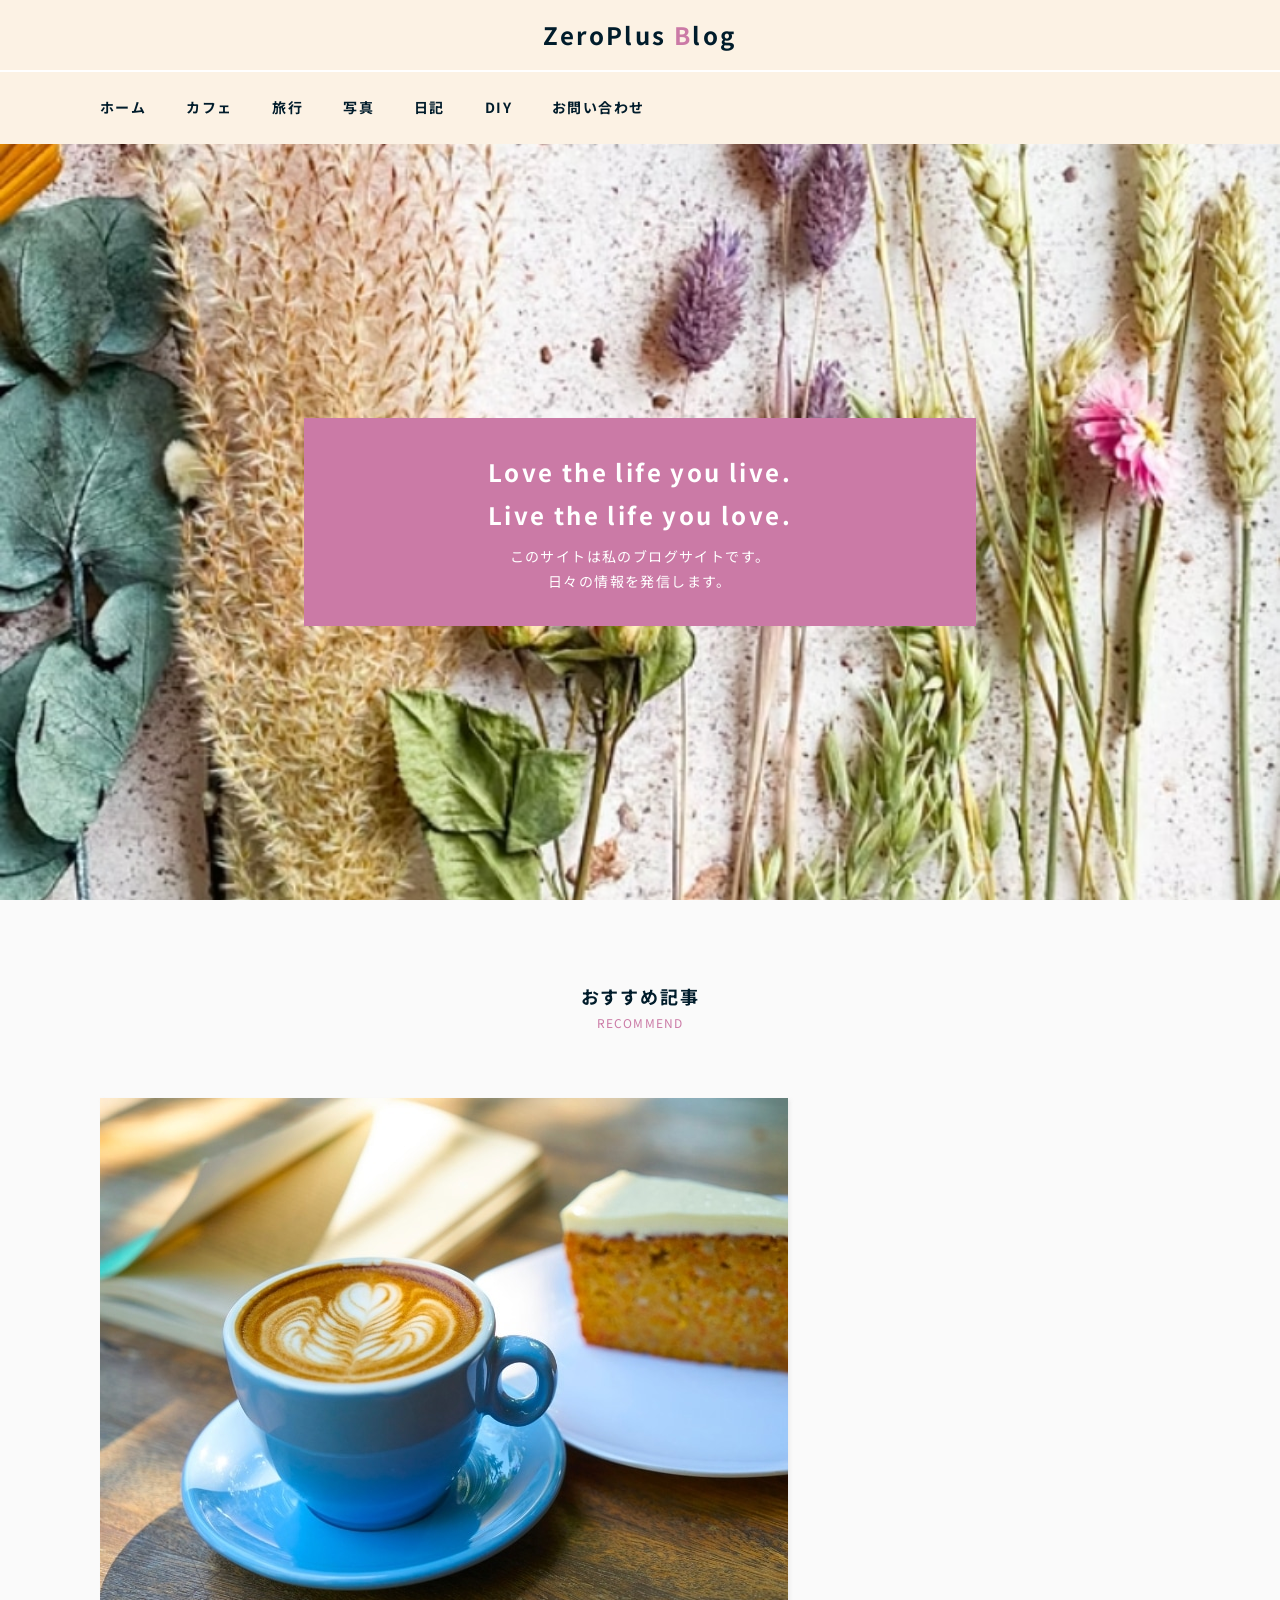
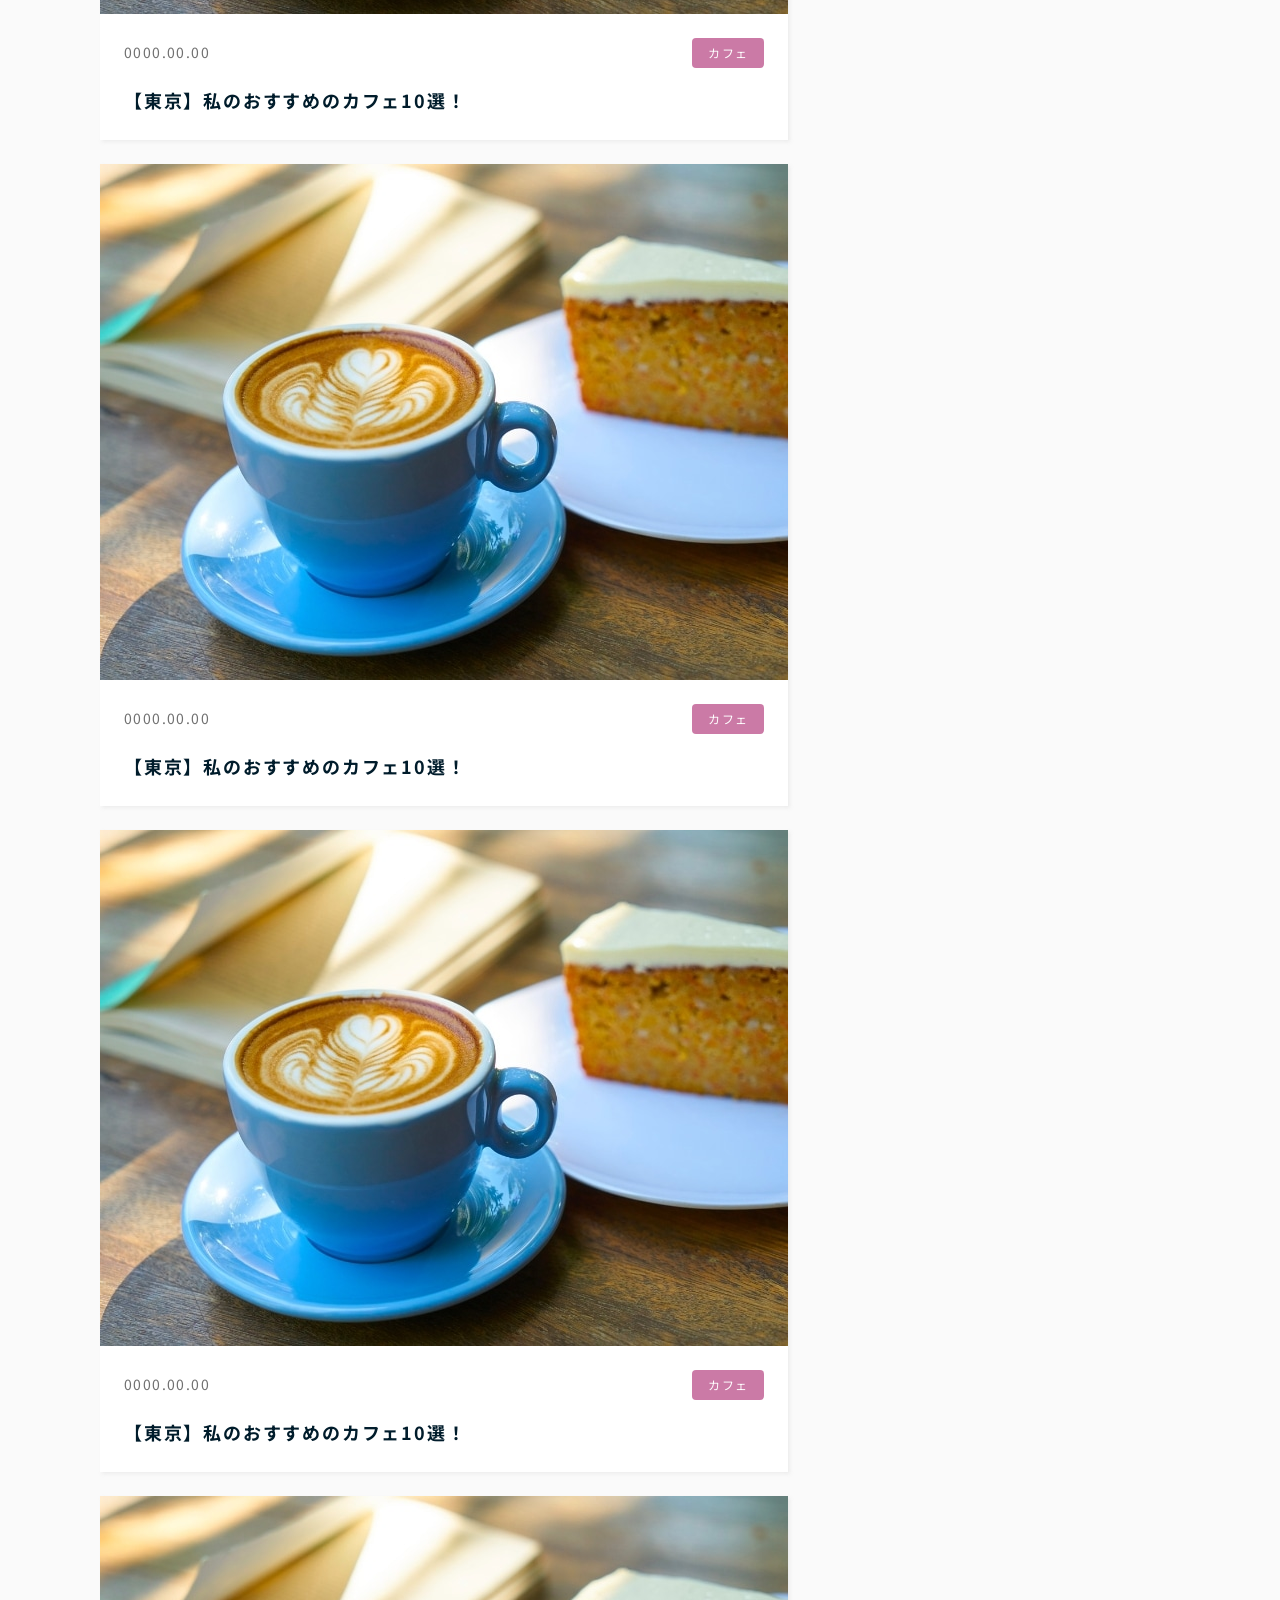
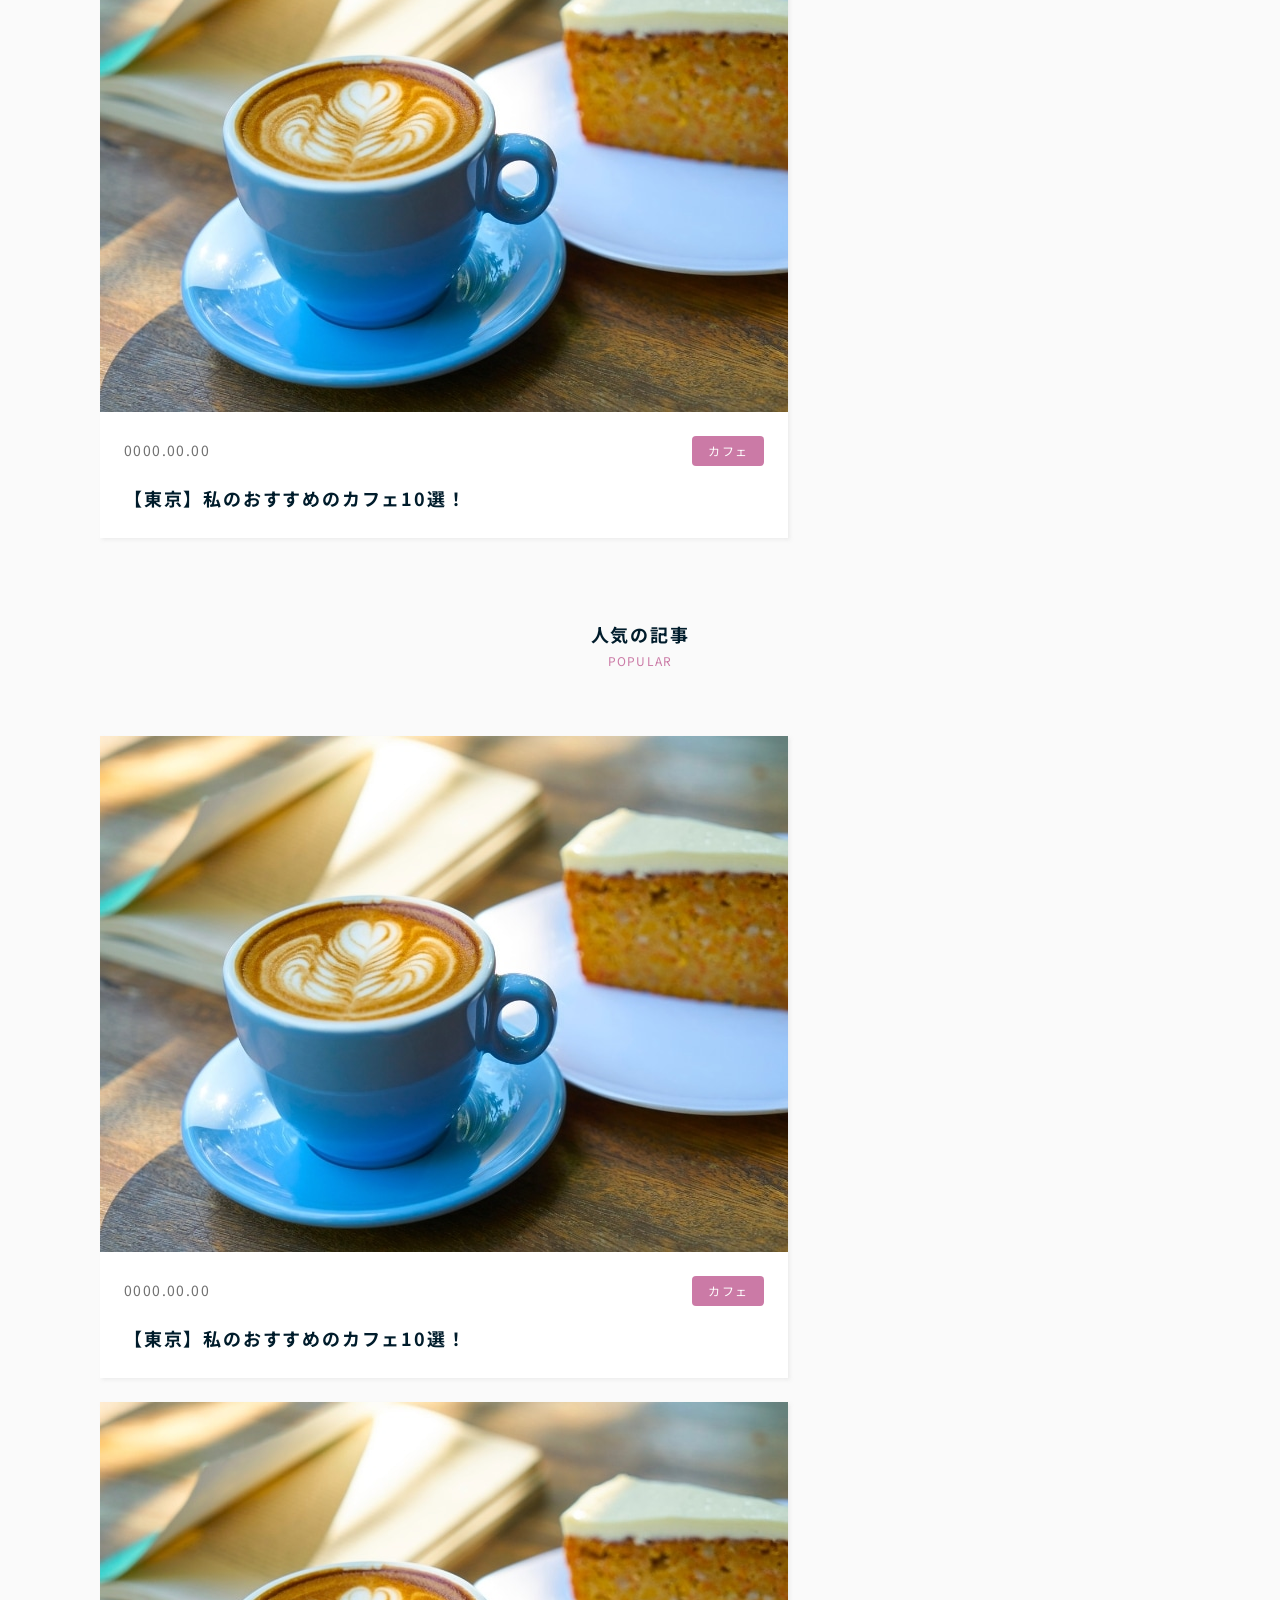
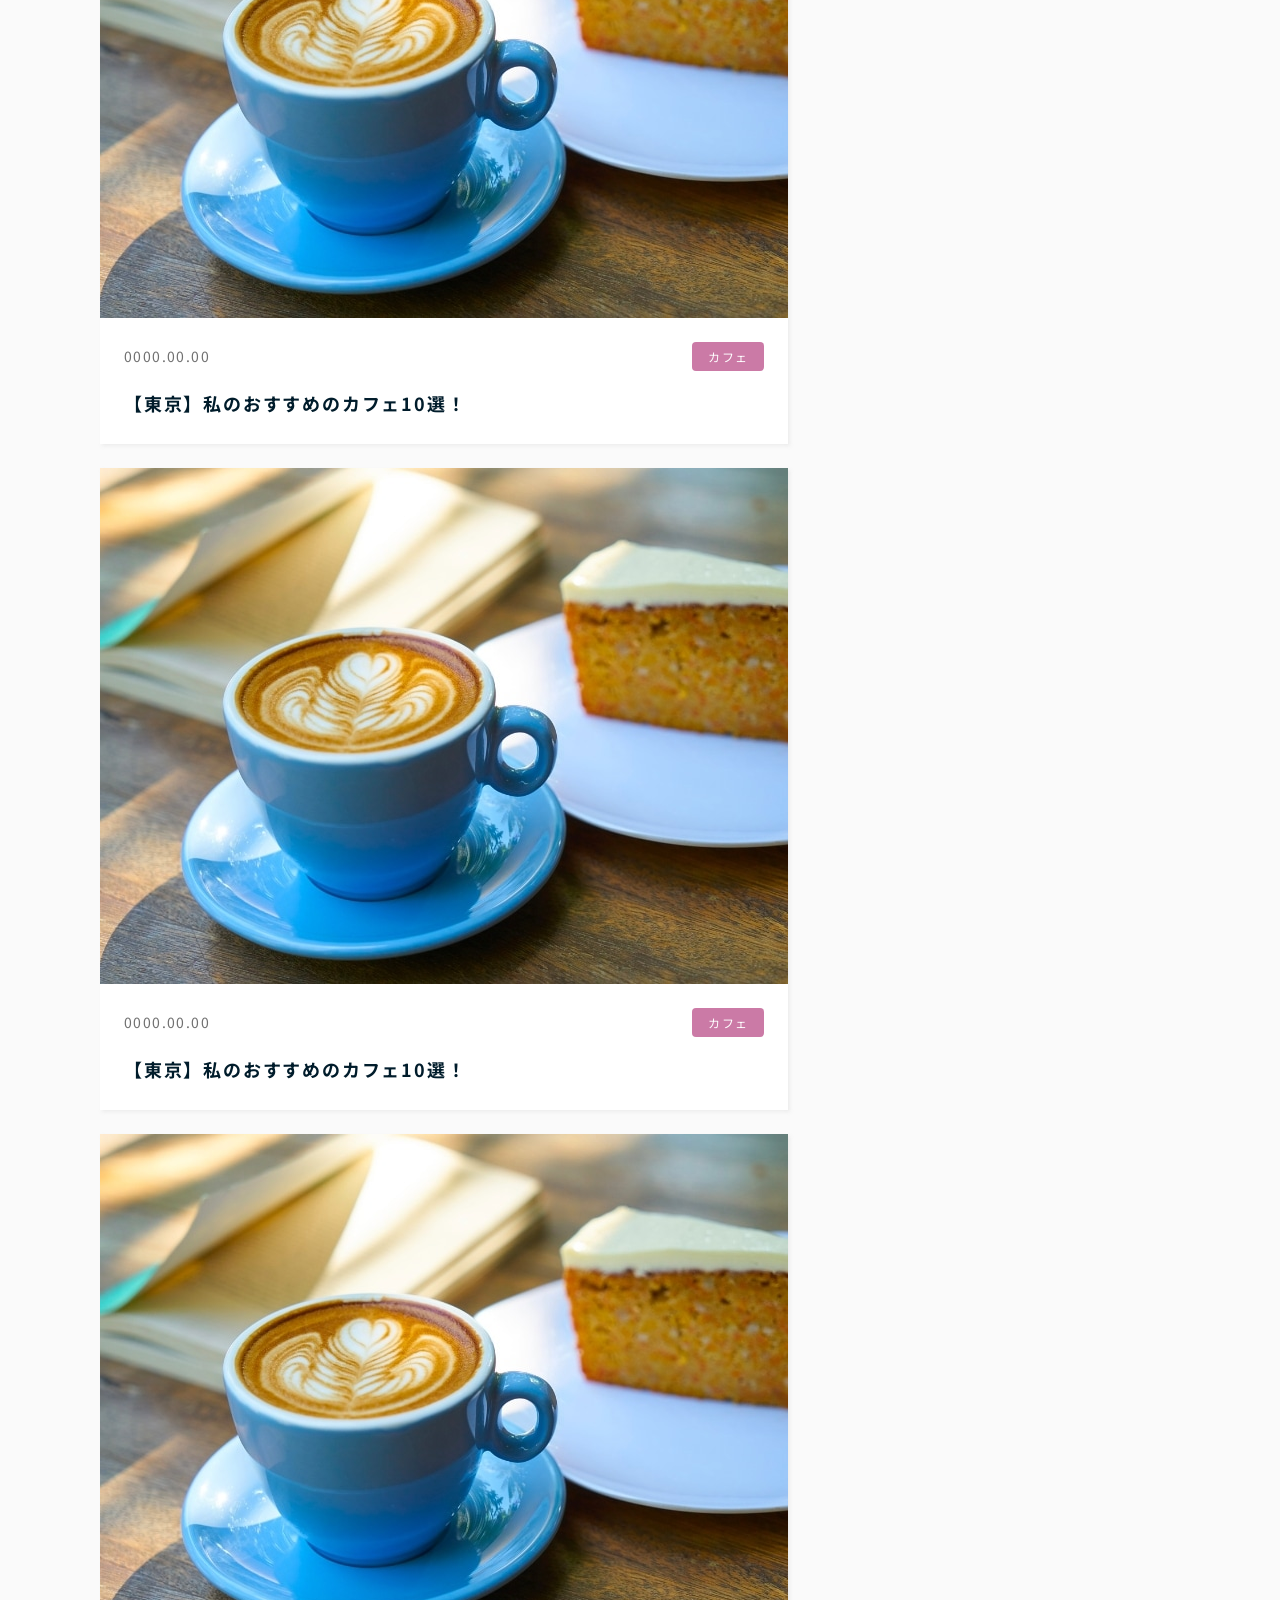
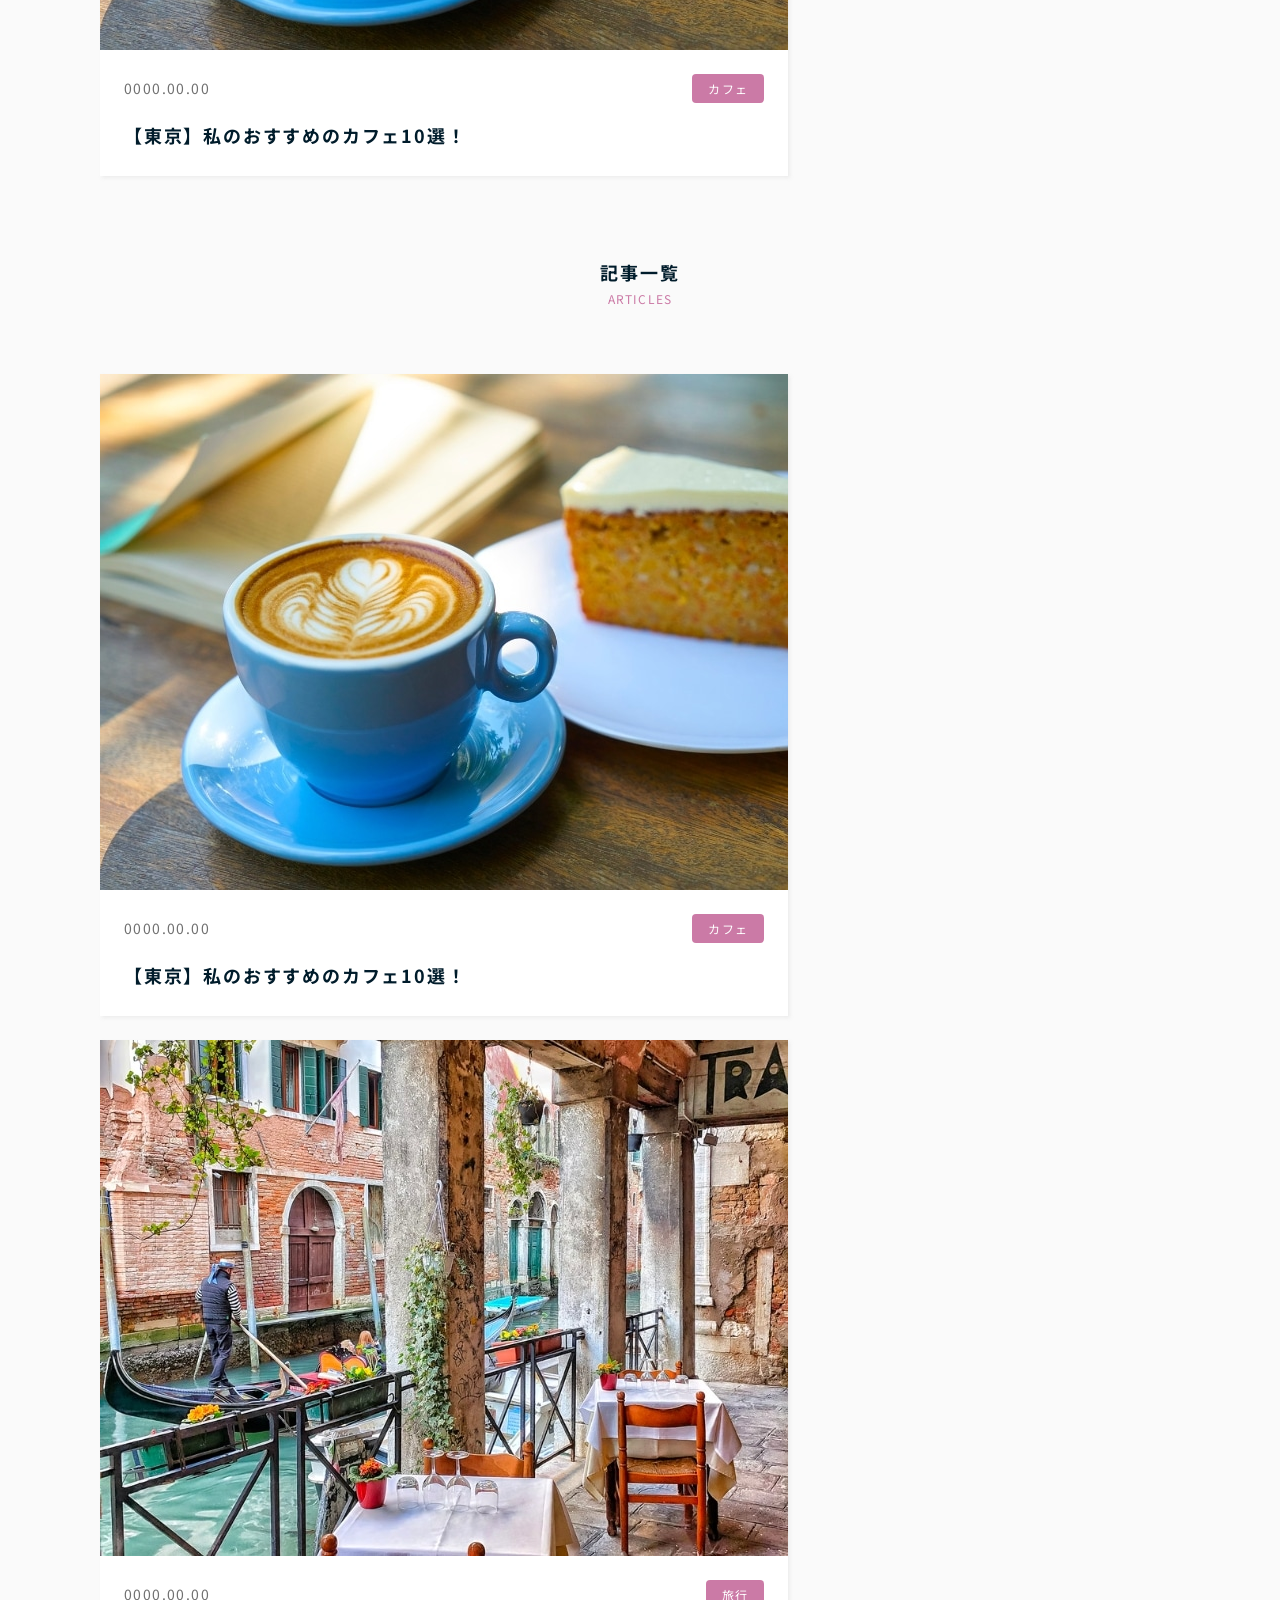
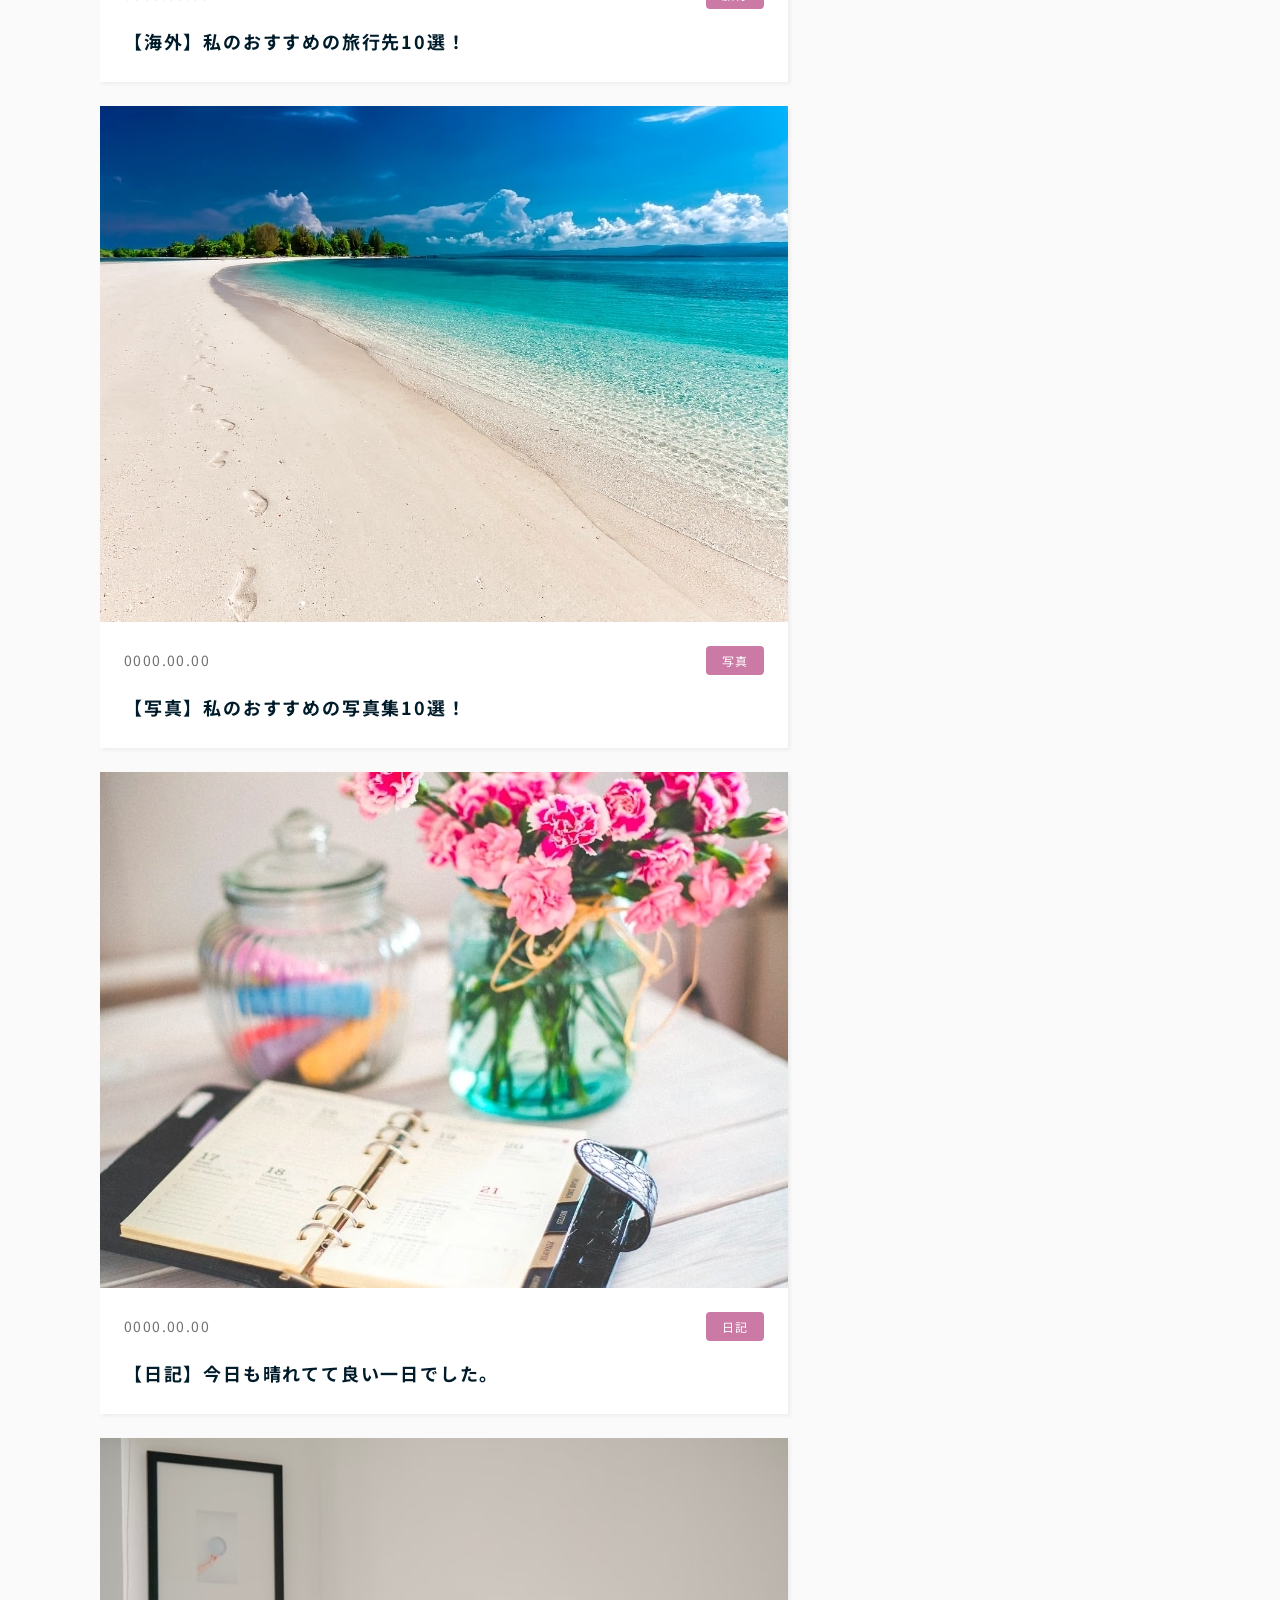
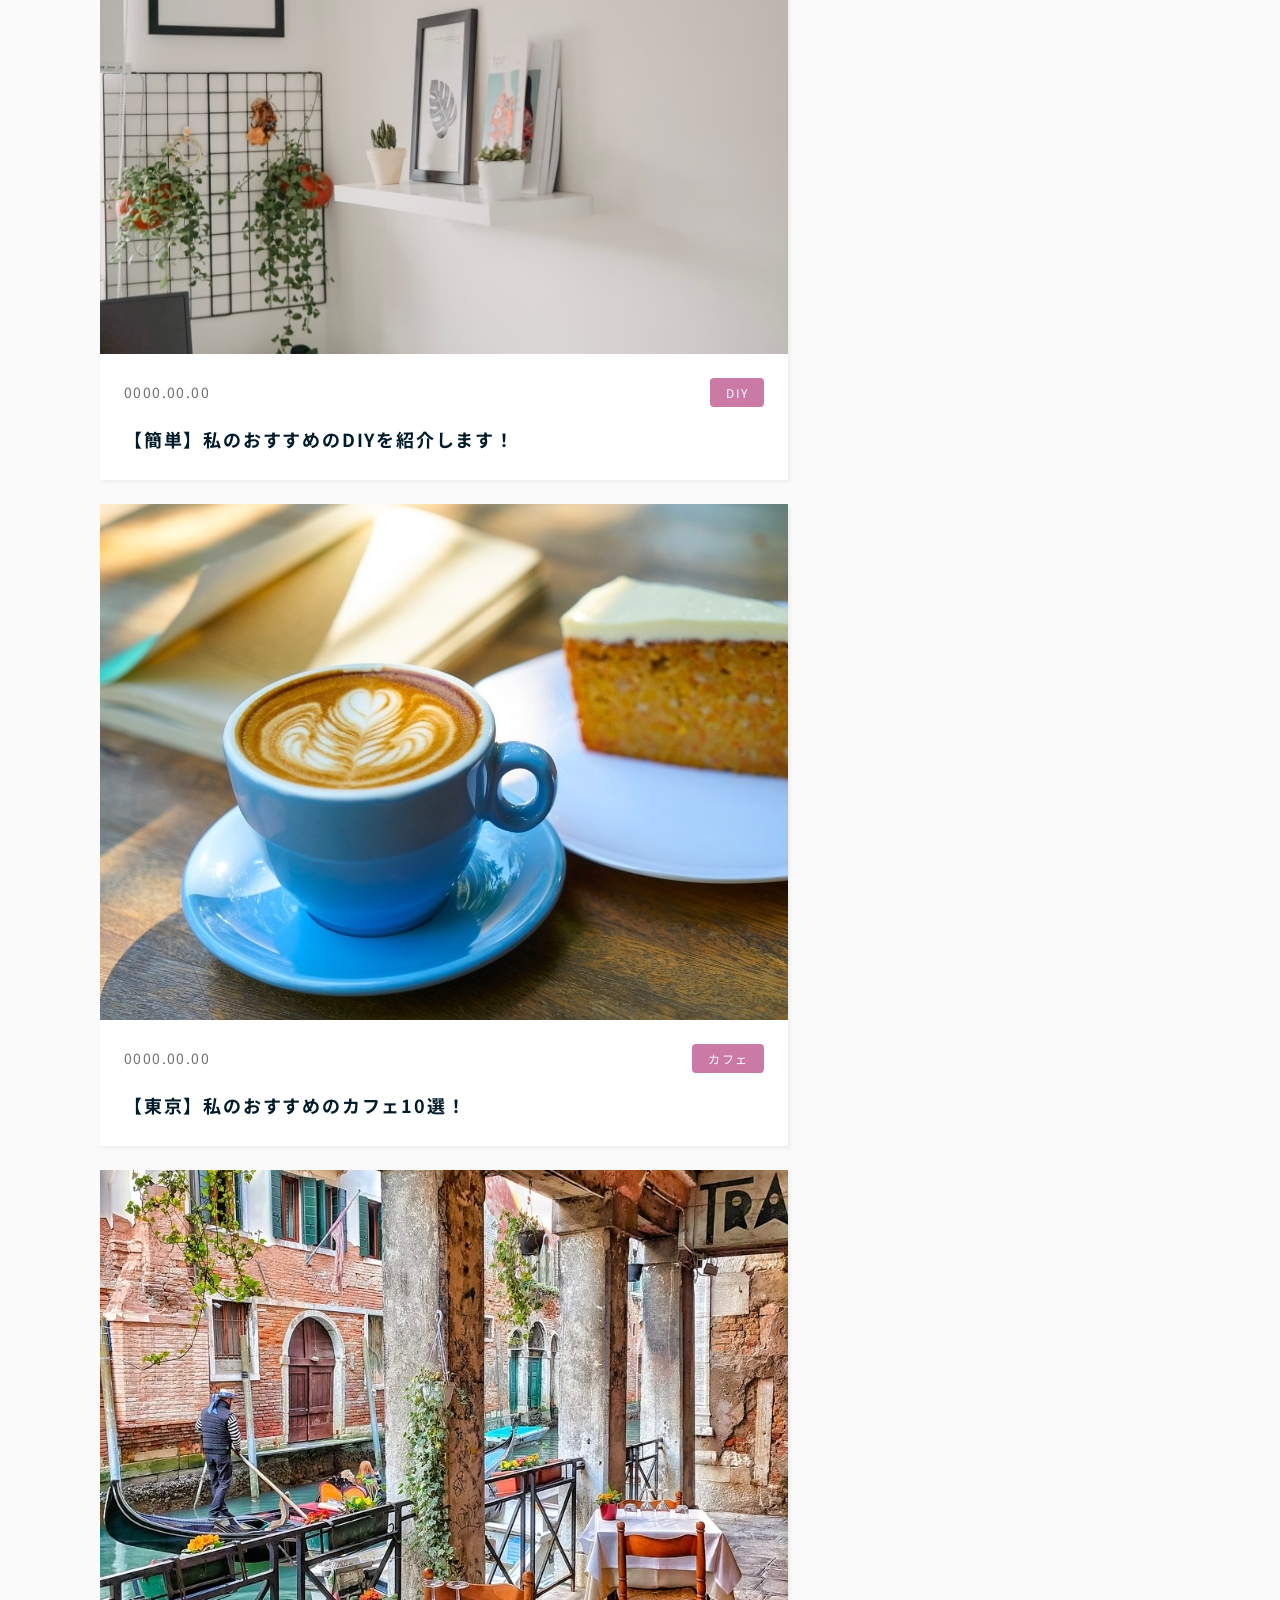
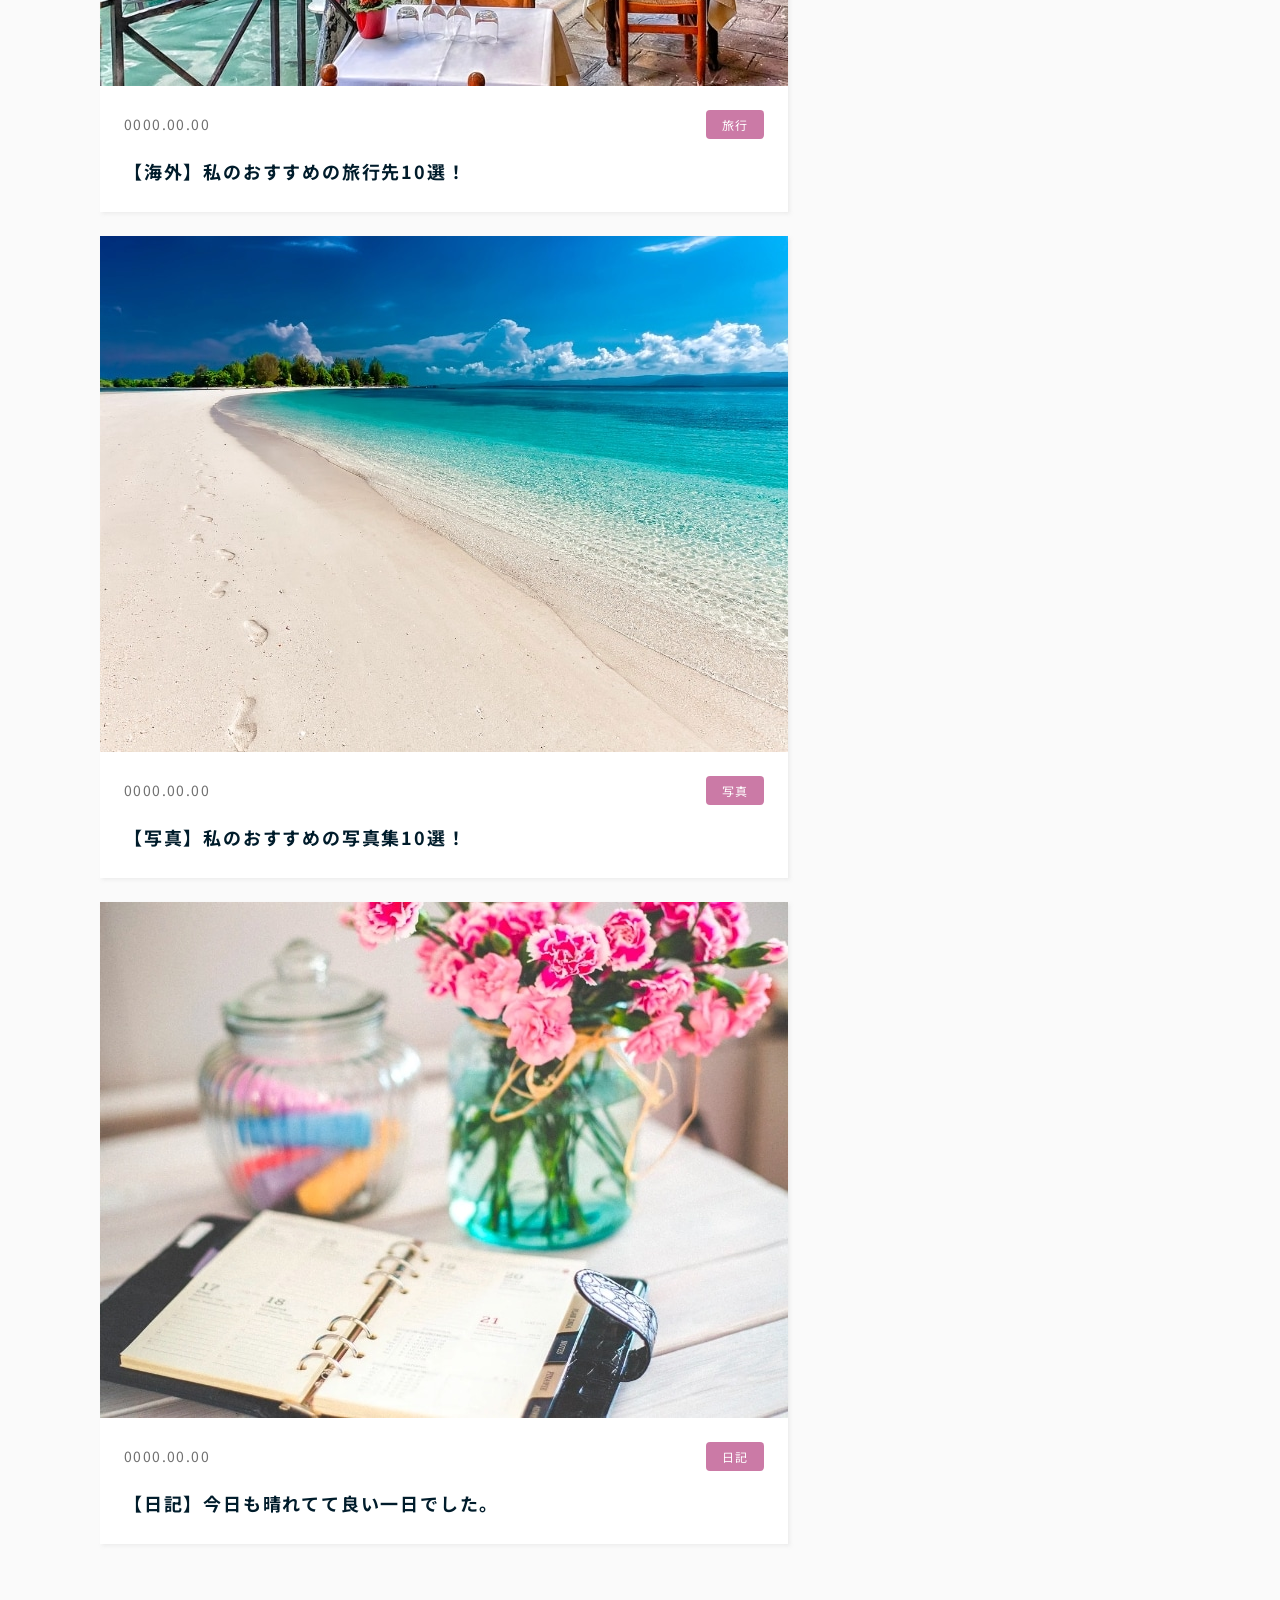
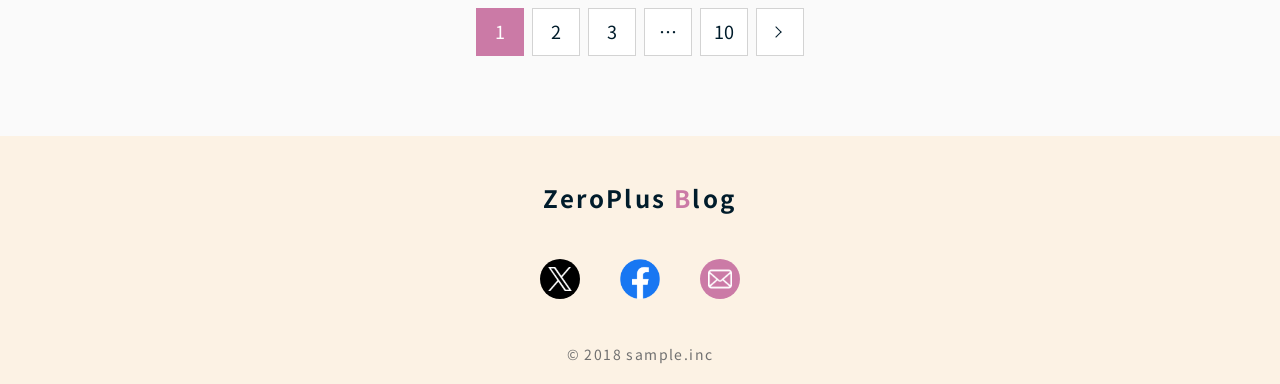
==== src/index.html @ 324e4f02 "5/5" ====
<!doctype html>
<html lang="ja">
  <head>
    <meta charset="utf-8" />
    <meta name="viewport" content="width=device-width,initial-scale=1" />
    <title>ZeroPlus Blog</title>
    <meta
      name="description"
      content="このサイトは私のブログサイトです。日々の情報を発信します。"
    />
    <meta name="format-detection" content="telephone=no" />
    <!-- google fonts -->
    <link rel="preconnect" href="https://fonts.googleapis.com" />
    <link rel="preconnect" href="https://fonts.gstatic.com" crossorigin />
    <link
      href="https://fonts.googleapis.com/css2?family=Noto+Sans+JP:wght@400;700&display=swap"
      rel="stylesheet"
    />
    <!-- css -->
    <link rel="stylesheet" href="css/reset.css" />
    <link rel="stylesheet" href="css/style.css" />
  </head>
  <body>
    <header class="header">
      <h1 class="header-logo">
        <a href="index.html" class="header-logo_link"
          >ZeroPlus<span class="header-logo_link__accent-color">&nbsp;B</span
          >log</a
        >
      </h1>
      <nav class="header-nav container">
        <ul class="header-nav_list">
          <li class="header-nav_item">
            <a href="index.html" class="header-nav_link">ホーム</a>
          </li>
          <li class="header-nav_item">
            <a href="category.html" class="header-nav_link">カフェ</a>
          </li>
          <li class="header-nav_item">
            <a href="category.html" class="header-nav_link">旅行</a>
          </li>
          <li class="header-nav_item">
            <a href="category.html" class="header-nav_link">写真</a>
          </li>
          <li class="header-nav_item">
            <a href="category.html" class="header-nav_link">日記</a>
          </li>
          <li class="header-nav_item">
            <a href="category.html" class="header-nav_link">DIY</a>
          </li>
          <li class="header-nav_item">
            <a href="#" class="header-nav_link">お問い合わせ</a>
          </li>
        </ul>
      </nav>
    </header>
    <div class="top_kv">
      <div class="top_kv_copy-wrapper">
        <p class="top_kv_copy">
          Love the life you live. <br />Live the life you love.
        </p>
        <p class="top_kv_copy-jp">
          このサイトは私のブログサイトです。<br
            class="top_kv_break"
          />日々の情報を発信します。
        </p>
      </div>
      <!-- /.top_kv_copy-wrapper -->
    </div>
    <!-- /.kv -->
    <main class="top_main">
      <section class="contents">
        <h2 class="contents-title">おすすめ記事</h2>
        <div class="posts container posts__col-4 contents-body">
          <article class="post">
            <a href="single.html" class="post_link">
              <div class="post_thumb-wrapper">
                <img
                  src="img/thumb_article.jpg"
                  alt="ラテアートが施されたカフェラテとケーキ"
                  class="post_thumb"
                  width="688"
                  height="516"
                />
              </div>
              <!-- /.post_thumb-wrapper -->
              <div class="post_txt post_txt__col-4">
                <div class="post_meta">
                  <time class="post_meta-date">0000.00.00</time>
                  <span class="post_meta-cat">カフェ</span>
                </div>
                <!-- /.post_meta -->
                <h3 class="post_title post_title__col-4">
                  【東京】私のおすすめのカフェ10選！
                </h3>
              </div>
              <!-- /.post_txt -->
            </a>
          </article>
          <article class="post">
            <a href="single.html" class="post_link">
              <div class="post_thumb-wrapper">
                <img
                  src="img/thumb_article.jpg"
                  alt="ラテアートが施されたカフェラテとケーキ"
                  class="post_thumb"
                  width="688"
                  height="516"
                />
              </div>
              <!-- /.post_thumb-wrapper -->
              <div class="post_txt post_txt__col-4">
                <div class="post_meta">
                  <time class="post_meta-date">0000.00.00</time>
                  <span class="post_meta-cat">カフェ</span>
                </div>
                <!-- /.post_meta -->
                <h3 class="post_title post_title__col-4">
                  【東京】私のおすすめのカフェ10選！
                </h3>
              </div>
              <!-- /.post_txt -->
            </a>
          </article>
          <article class="post">
            <a href="single.html" class="post_link">
              <div class="post_thumb-wrapper">
                <img
                  src="img/thumb_article.jpg"
                  alt="ラテアートが施されたカフェラテとケーキ"
                  class="post_thumb"
                  width="688"
                  height="516"
                />
              </div>
              <!-- /.post_thumb-wrapper -->
              <div class="post_txt post_txt__col-4">
                <div class="post_meta">
                  <time class="post_meta-date">0000.00.00</time>
                  <span class="post_meta-cat">カフェ</span>
                </div>
                <!-- /.post_meta -->
                <h3 class="post_title post_title__col-4">
                  【東京】私のおすすめのカフェ10選！
                </h3>
              </div>
              <!-- /.post_txt -->
            </a>
          </article>
          <article class="post">
            <a href="single.html" class="post_link">
              <div class="post_thumb-wrapper">
                <img
                  src="img/thumb_article.jpg"
                  alt="ラテアートが施されたカフェラテとケーキ"
                  class="post_thumb"
                  width="688"
                  height="516"
                />
              </div>
              <!-- /.post_thumb-wrapper -->
              <div class="post_txt post_txt__col-4">
                <div class="post_meta">
                  <time class="post_meta-date">0000.00.00</time>
                  <span class="post_meta-cat">カフェ</span>
                </div>
                <!-- /.post_meta -->
                <h3 class="post_title post_title__col-4">
                  【東京】私のおすすめのカフェ10選！
                </h3>
              </div>
              <!-- /.post_txt -->
            </a>
          </article>
        </div>
        <!-- /.posts -->
      </section>
      <section class="contents">
        <h2 class="contents-title popular">人気の記事</h2>
        <div class="posts container posts__col-4 contents-body">
          <article class="post">
            <a href="single.html" class="post_link">
              <div class="post_thumb-wrapper">
                <img
                  src="img/thumb_article.jpg"
                  alt="ラテアートが施されたカフェラテとケーキ"
                  class="post_thumb"
                  width="688"
                  height="516"
                />
              </div>
              <!-- /.post_thumb-wrapper -->
              <div class="post_txt post_txt__col-4">
                <div class="post_meta">
                  <time class="post_meta-date">0000.00.00</time>
                  <span class="post_meta-cat">カフェ</span>
                </div>
                <!-- /.post_meta -->
                <h3 class="post_title post_title__col-4">
                  【東京】私のおすすめのカフェ10選！
                </h3>
              </div>
              <!-- /.post_txt -->
            </a>
          </article>
          <article class="post">
            <a href="single.html" class="post_link">
              <div class="post_thumb-wrapper">
                <img
                  src="img/thumb_article.jpg"
                  alt="ラテアートが施されたカフェラテとケーキ"
                  class="post_thumb"
                  width="688"
                  height="516"
                />
              </div>
              <!-- /.post_thumb-wrapper -->
              <div class="post_txt post_txt__col-4">
                <div class="post_meta">
                  <time class="post_meta-date">0000.00.00</time>
                  <span class="post_meta-cat">カフェ</span>
                </div>
                <!-- /.post_meta -->
                <h3 class="post_title post_title__col-4">
                  【東京】私のおすすめのカフェ10選！
                </h3>
              </div>
              <!-- /.post_txt -->
            </a>
          </article>
          <article class="post">
            <a href="single.html" class="post_link">
              <div class="post_thumb-wrapper">
                <img
                  src="img/thumb_article.jpg"
                  alt="ラテアートが施されたカフェラテとケーキ"
                  class="post_thumb"
                  width="688"
                  height="516"
                />
              </div>
              <!-- /.post_thumb-wrapper -->
              <div class="post_txt post_txt__col-4">
                <div class="post_meta">
                  <time class="post_meta-date">0000.00.00</time>
                  <span class="post_meta-cat">カフェ</span>
                </div>
                <!-- /.post_meta -->
                <h3 class="post_title post_title__col-4">
                  【東京】私のおすすめのカフェ10選！
                </h3>
              </div>
              <!-- /.post_txt -->
            </a>
          </article>
          <article class="post">
            <a href="single.html" class="post_link">
              <div class="post_thumb-wrapper">
                <img
                  src="img/thumb_article.jpg"
                  alt="ラテアートが施されたカフェラテとケーキ"
                  class="post_thumb"
                  width="688"
                  height="516"
                />
              </div>
              <!-- /.post_thumb-wrapper -->
              <div class="post_txt post_txt__col-4">
                <div class="post_meta">
                  <time class="post_meta-date">0000.00.00</time>
                  <span class="post_meta-cat">カフェ</span>
                </div>
                <!-- /.post_meta -->
                <h3 class="post_title post_title__col-4">
                  【東京】私のおすすめのカフェ10選！
                </h3>
              </div>
              <!-- /.post_txt -->
            </a>
          </article>
        </div>
        <!-- /.posts -->
      </section>
      <section class="contents">
        <h2 class="contents-title articles">記事一覧</h2>
        <div class="posts container posts__col-3 contents-body">
          <article class="post">
            <a href="single.html" class="post_link">
              <div class="post_thumb-wrapper">
                <img
                  src="img/thumb_article.jpg"
                  alt="ラテアートが施されたカフェラテとケーキ"
                  class="post_thumb"
                  width="688"
                  height="516"
                />
              </div>
              <!-- /.post_thumb-wrapper -->
              <div class="post_txt post_txt__col-3">
                <div class="post_meta">
                  <time class="post_meta-date">0000.00.00</time>
                  <span class="post_meta-cat">カフェ</span>
                </div>
                <!-- /.post_meta -->
                <h3 class="post_title post_title__col-3">
                  【東京】私のおすすめのカフェ10選！
                </h3>
              </div>
              <!-- /.post_txt -->
            </a>
          </article>
          <article class="post">
            <a href="single.html" class="post_link">
              <div class="post_thumb-wrapper">
                <img
                  src="img/thumb_article02.jpg"
                  alt="運河沿いのレストランから見えるゴンドラと古い建物の景色"
                  class="post_thumb"
                  width="688"
                  height="516"
                />
              </div>
              <!-- /.post_thumb-wrapper -->
              <div class="post_txt post_txt__col-3">
                <div class="post_meta">
                  <time class="post_meta-date">0000.00.00</time>
                  <span class="post_meta-cat">旅行</span>
                </div>
                <!-- /.post_meta -->
                <h3 class="post_title post_title__col-3">
                  【海外】私のおすすめの旅行先10選！
                </h3>
              </div>
              <!-- /.post_txt -->
            </a>
          </article>
          <article class="post">
            <a href="single.html" class="post_link">
              <div class="post_thumb-wrapper">
                <img
                  src="img/thumb_article03.jpg"
                  alt="青い海と白い砂浜に残された足跡"
                  class="post_thumb"
                  width="688"
                  height="516"
                />
              </div>
              <!-- /.post_thumb-wrapper -->
              <div class="post_txt post_txt__col-3">
                <div class="post_meta">
                  <time class="post_meta-date">0000.00.00</time>
                  <span class="post_meta-cat">写真</span>
                </div>
                <!-- /.post_meta -->
                <h3 class="post_title post_title__col-3">
                  【写真】私のおすすめの写真集10選！
                </h3>
              </div>
              <!-- /.post_txt -->
            </a>
          </article>
          <article class="post">
            <a href="single.html" class="post_link">
              <div class="post_thumb-wrapper">
                <img
                  src="img/thumb_article04.jpg"
                  alt="開かれた手帳と花瓶に生けられたピンクの花"
                  class="post_thumb"
                  width="688"
                  height="516"
                />
              </div>
              <!-- /.post_thumb-wrapper -->
              <div class="post_txt post_txt__col-3">
                <div class="post_meta">
                  <time class="post_meta-date">0000.00.00</time>
                  <span class="post_meta-cat">日記</span>
                </div>
                <!-- /.post_meta -->
                <h3 class="post_title post_title__col-3">
                  【日記】今日も晴れてて良い一日でした。
                </h3>
              </div>
              <!-- /.post_txt -->
            </a>
          </article>
          <article class="post">
            <a href="single.html" class="post_link">
              <div class="post_thumb-wrapper">
                <img
                  src="img/thumb_article05.jpg"
                  alt="白い壁に設置されたシェルフと小さな観葉植物"
                  class="post_thumb"
                  width="688"
                  height="516"
                />
              </div>
              <!-- /.post_thumb-wrapper -->
              <div class="post_txt post_txt__col-3">
                <div class="post_meta">
                  <time class="post_meta-date">0000.00.00</time>
                  <span class="post_meta-cat">DIY</span>
                </div>
                <!-- /.post_meta -->
                <h3 class="post_title post_title__col-3">
                  【簡単】私のおすすめのDIYを紹介します！
                </h3>
              </div>
              <!-- /.post_txt -->
            </a>
          </article>
          <article class="post">
            <a href="single.html" class="post_link">
              <div class="post_thumb-wrapper">
                <img
                  src="img/thumb_article.jpg"
                  alt="ラテアートが施されたカフェラテとケーキ"
                  class="post_thumb"
                  width="688"
                  height="516"
                />
              </div>
              <!-- /.post_thumb-wrapper -->
              <div class="post_txt post_txt__col-3">
                <div class="post_meta">
                  <time class="post_meta-date">0000.00.00</time>
                  <span class="post_meta-cat">カフェ</span>
                </div>
                <!-- /.post_meta -->
                <h3 class="post_title post_title__col-3">
                  【東京】私のおすすめのカフェ10選！
                </h3>
              </div>
              <!-- /.post_txt -->
            </a>
          </article>
          <article class="post">
            <a href="single.html" class="post_link">
              <div class="post_thumb-wrapper">
                <img
                  src="img/thumb_article02.jpg"
                  alt="運河沿いのレストランから見えるゴンドラと古い建物の景色"
                  class="post_thumb"
                  width="688"
                  height="516"
                />
              </div>
              <!-- /.post_thumb-wrapper -->
              <div class="post_txt post_txt__col-3">
                <div class="post_meta">
                  <time class="post_meta-date">0000.00.00</time>
                  <span class="post_meta-cat">旅行</span>
                </div>
                <!-- /.post_meta -->
                <h3 class="post_title post_title__col-3">
                  【海外】私のおすすめの旅行先10選！
                </h3>
              </div>
              <!-- /.post_txt -->
            </a>
          </article>
          <article class="post">
            <a href="single.html" class="post_link">
              <div class="post_thumb-wrapper">
                <img
                  src="img/thumb_article03.jpg"
                  alt="青い海と白い砂浜に残された足跡"
                  class="post_thumb"
                  width="688"
                  height="516"
                />
              </div>
              <!-- /.post_thumb-wrapper -->
              <div class="post_txt post_txt__col-3">
                <div class="post_meta">
                  <time class="post_meta-date">0000.00.00</time>
                  <span class="post_meta-cat">写真</span>
                </div>
                <!-- /.post_meta -->
                <h3 class="post_title post_title__col-3">
                  【写真】私のおすすめの写真集10選！
                </h3>
              </div>
              <!-- /.post_txt -->
            </a>
          </article>
          <article class="post">
            <a href="single.html" class="post_link">
              <div class="post_thumb-wrapper">
                <img
                  src="img/thumb_article04.jpg"
                  alt="開かれた手帳と花瓶に生けられたピンクの花"
                  class="post_thumb"
                  width="688"
                  height="516"
                />
              </div>
              <!-- /.post_thumb-wrapper -->
              <div class="post_txt post_txt__col-3">
                <div class="post_meta">
                  <time class="post_meta-date">0000.00.00</time>
                  <span class="post_meta-cat">日記</span>
                </div>
                <!-- /.post_meta -->
                <h3 class="post_title post_title__col-3">
                  【日記】今日も晴れてて良い一日でした。
                </h3>
              </div>
              <!-- /.post_txt -->
            </a>
          </article>
        </div>
        <!-- /.posts -->
        <!-- /.pagination -->
      </section>
      <div class="pagination">
        <span class="pagination_numbers pagination_numbers__current">1</span>
        <a href="#" class="pagination_numbers">2</a>
        <a href="#" class="pagination_numbers">3</a>
        <span class="pagination_numbers">…</span>
        <a href="#" class="pagination_numbers">10</a>
        <a href="#" class="pagination_numbers pagination_numbers__next"></a>
      </div>
    </main>
    <footer class="footer">
      <p class="footer-logo">
        <a href="index.html" class="footer-logo_link"
          >ZeroPlus<span class="footer-logo_link__accent-color">&nbsp;B</span
          >log</a
        >
      </p>
      <div class="footer-sns">
        <a href="#" class="footer-sns_item">
          <img
            src="img/icon_x.svg"
            alt="X"
            width="40"
            height="40"
            class="footer-sns_icon"
          />
        </a>
        <a href="#" class="footer-sns_item">
          <img
            src="img/icon_facebook.svg"
            alt="Facebook"
            width="40"
            height="40"
            class="footer-sns_icon"
          />
        </a>
        <a href="#" class="footer-sns_item">
          <img
            src="img/icon_email.svg"
            alt="Eメール"
            width="40"
            height="40"
            class="footer-sns_icon"
          />
        </a>
      </div>
      <!-- /.footer-sns -->

      <p class="footer-copyright">
        <small class="footer-copyright_txt">&copy; 2018 sample.inc</small>
      </p>
    </footer>
  </body>
</html>
---- src/css/style.css ----
@charset "UTF-8";
/* ---------- base ---------- */
body {
  color: #001c2b;
  font-family: 'Noto Sans JP', sans-serif;
  font-size: 16px;
  line-height: 1.8;
  background: #fafafa;
}

/* ---------- layout ---------- */
.container {
  padding: 0 16px;
  max-width: 1112px;
  margin-left: auto;
  margin-right: auto;
}

.contents:not(:first-child) {
  margin-top: 80px;
}

.contents-body {
  margin-top: 64px;
}

/* ---------- header ---------- */

.header {
  background: #fcf2e4;
  position: sticky;
  top: 0;
  left: 0;
  z-index: 100;
}

.header-logo {
  font-size: 24px;
  font-weight: bold;
  letter-spacing: 0.1em;
  height: 72px;
  /* 下記のflexはクリックされる箇所を限定的にするために記述している */
  display: flex;
  align-items: center;
  justify-content: center;
  border-bottom: 2px solid #ffffff;
}

.header-logo_link {
  height: 100%;
  display: flex;
  align-items: center;
  justify-content: center;
}

.header-logo_link__accent-color {
  color: #cb7aa6;
}

.header-nav {
  padding: 0 16px;
}

.header-nav_list {
  height: 72px;
  display: flex;
  overflow: scroll;
  scrollbar-width: none;
}

.header-nav_list::-webkit-scrollbar {
  display: none;
}

.header-nav_item {
  font-size: 14px;
  font-weight: bold;
  letter-spacing: 0.1em;
  white-space: nowrap;
}

.header-nav_item:not(:first-child) {
  margin-left: 40px;
}

.header-nav_link {
  height: 100%;
  display: flex;
  align-items: center;
}

/* ---------- top ---------- */

.top_kv {
  /* 下記のkvのheightは、calc関数を使ってヘッダー自体の高さを引いて計算している。
  こうすることで、どのデバイス(デバイス毎に一画面の高さが違う)で閲覧しても同じレイアウトが再現できる */
  height: calc(100vh - 144px);
  display: flex;
  align-items: center;
  justify-content: center;
  background: url('../img/img_kv_sm.jpg') center/cover;
  padding: 0 16px;
}

.top_kv_copy-wrapper {
  width: 100%;
  max-width: 672px;
  padding: 32px 8px;
  text-align: center;
  background: #cb7aa6;
}

.top_kv_copy {
  color: #ffffff;
  font-size: 24px;
  font-weight: bold;
  letter-spacing: 0.1em;
}

.top_kv_copy-jp {
  color: #ffffff;
  font-size: 14px;
  text-align: center;
  letter-spacing: 0.1em;
  margin-top: 8px;
}

.top_main {
  padding: 80px 0;
}

.contents-title {
  color: #001c2b;
  font-size: 18px;
  font-weight: bold;
  letter-spacing: 0.1em;
  text-align: center;
  position: relative;
}

.contents-title::after {
  content: 'RECOMMEND';
  display: block;
  /* 上記のdisplay: block;は要素の高さを保持し、装飾要素をposition配置ではなくブロックで表示しています。 */
  /* positionは高さがなくなるので配置が複雑になります。これについてはL6-L7で詳しく解説します。 */
  color: #cb7aa6;
  font-size: 12px;
  font-weight: normal;
  letter-spacing: 0.1em;
}

.contents-title.popular::after {
  content: 'POPULAR';
}

.contents-title.articles::after {
  content: 'ARTICLES';
}

.post {
  background: #ffffff;
  box-shadow: 2px 2px 4px rgba(170, 170, 170, 0.16);
}

.post_txt {
  padding: 24px;
}

.post_meta {
  display: flex;
  justify-content: space-between;
  align-items: center;
}

.post_meta-date {
  color: #707070;
  font-size: 14px;
  letter-spacing: 0.1em;
}

.post_meta-cat {
  color: #ffffff;
  font-size: 12px;
  letter-spacing: 0.1em;
  padding: 4px 16px;
  background: #cb7aa6;
  border-radius: 4px;
}

.post_title {
  font-size: 18px;
  font-weight: bold;
  letter-spacing: 0.1em;
  margin-top: 16px;
}

.posts {
  display: flex;
  flex-wrap: wrap;
}

.posts__col-4 {
  gap: 24px;
}

.posts__col-3 {
  gap: 24px;
}

.pagination {
  display: flex;
  align-items: center;
  justify-content: center;
  margin-top: 64px;
  gap: 8px;
}

.pagination_numbers {
  font-size: 18px;
  width: 48px;
  height: 48px;
  display: flex;
  align-items: center;
  justify-content: center;
  border: 1px solid #d3d3d3;
  background: #ffffff;
}

.pagination_numbers__current {
  color: #ffffff;
  border-color: #cb7aa6;
  background: #cb7aa6;
}

.pagination_numbers__next {
  position: relative;
}

.pagination_numbers__next::before {
  content: '';
  width: 8px;
  height: 8px;
  border-top: 1px solid #001c2b;
  border-right: 1px solid #001c2b;
  position: absolute;
  top: 50%;
  left: 32%;
  transform: translateY(-50%) rotate(45deg);
  z-index: 1;
}

/* ---------- category ---------- */

.cat_header_title {
  font-size: 18px;
  font-weight: bold;
  letter-spacing: 0.1em;
  text-align: center;
}

.cat_header_title:before {
  content: 'CATEGORY';
  display: block;
  color: #cb7aa6;
  font-size: 12px;
  font-weight: normal;
  letter-spacing: 0.1em;
}

.cat_main {
  padding: 80px 0;
}

.cat_main_contents {
  margin-top: 64px;
}

/* ---------- single ---------- */

.single_contents {
  margin-top: 80px;
  margin-bottom: 80px;
}

.single_main_title {
  font-size: 24px;
  font-weight: bold;
  letter-spacing: 0.1em;
}

.single_main_meta {
  display: flex;
  justify-content: space-between;
  align-items: center;
  margin-top: 16px;
}

.single_main_meta-date {
  color: #707070;
  font-size: 14px;
  letter-spacing: 0.1em;
}

.single_main_meta-cat {
  color: #ffffff;
  font-size: 12px;
  letter-spacing: 0.1em;
  padding: 4px 16px;
  background: #cb7aa6;
  border-radius: 4px;
  margin-left: 32px;
}

.single_main_thumb-wrapper {
  margin-top: 16px;
}

.single_main_contents h2 {
  font-size: 20px;
  font-weight: bold;
  letter-spacing: 0.1em;
  padding: 16px 24px;
  margin-top: 80px;
  background: #fcf2e4;
  box-shadow: 2px 2px 4px rgba(170, 170, 170, 0.16);
}

.single_main_contents h3 {
  font-size: 18px;
  font-weight: bold;
  letter-spacing: 0.1em;
  padding-bottom: 6px;
  margin-top: 40px;
  border-bottom: 2px solid #001c2b;
}

.single_main_contents p {
  margin-top: 40px;
  line-height: 2;
  letter-spacing: 0.1em;
}

.single_main_btn-wrapper {
  text-align: center;
  margin-top: 80px;
}

.single_main_btn {
  color: #ffffff;
  font-size: 16px;
  font-weight: bold;
  letter-spacing: 0.1em;
  display: inline-block;
  padding: 16px 32px;
  background: #cb7aa6;
}

.single_sidebar {
  margin-top: 120px;
}

.single_sidebar_boxes {
  display: flex;
  flex-wrap: wrap;
  justify-content: space-between;
  gap: 40px 0;
}

.single_sidebar_bnr-wrapper {
  margin-top: 40px;
}

.single_sidebar-box {
  width: 100%;
}

.single_sidebar-box_head {
  background: #fcf2e4;
}

.single_sidebar-box_head-txt {
  font-size: 18px;
  font-weight: bold;
  letter-spacing: 0.1em;
  padding: 16px 24px;
}

.single_sidebar-box_contents {
  margin-top: 16px;
}

.single_sidebar-cat {
  background: #ffffff;
  box-shadow: 2px 2px 4px rgba(170, 170, 170, 0.16);
}

.single_sidebar-cat_item {
  display: flex;
  justify-content: space-between;
  align-items: center;
  padding: 16px 24px;
  position: relative;
}

.single_sidebar-cat_link::before {
  content: '';
  width: 4px;
  height: 24px;
  border-radius: 4px;
  background: #cb7aa6;
  position: absolute;
  top: 50%;
  left: 12px;
  transform: translateY(-50%);
}

.single_sidebar-cat_link {
  font-size: 16px;
  letter-spacing: 0.1em;
}

.single_sidebar-cat_count {
  color: #ffffff;
  font-size: 12px;
  padding: 2px 8px;
  background: #cb7aa6;
  border-radius: 4px;
}

.single_sidebar-recommend_item {
  background: #ffffff;
  box-shadow: 2px 2px 4px rgba(170, 170, 170, 0.16);
}

.single_sidebar-recommend_item:not(:first-child) {
  margin-top: 16px;
}

.single_sidebar-recommend_link {
  display: flex;
  align-items: center;
}

.single_sidebar-recommend_thumb-wrapper {
  width: 120px;
  flex-shrink: 0;
}

.single_sidebar-recommend_title {
  font-size: 12px;
  letter-spacing: 0.1em;
  padding: 8px 16px;
}

/* ---------- footer ---------- */

.footer {
  padding: 40px 0 16px;
  background: #fcf2e4;
}

.footer-logo {
  font-size: 24px;
  font-weight: bold;
  letter-spacing: 0.1em;
  text-align: center;
}

.footer-logo_link__accent-color {
  color: #cb7aa6;
}

.footer-sns {
  margin: 40px auto 0;
  display: flex;
  gap: 40px;
  justify-content: center;
}

.footer-sns_item {
  width: 40px;
  height: 40px;
}

.footer-copyright {
  color: #707070;
  text-align: center;
  margin-top: 40px;
}

.footer-copyright_txt {
  font-size: 14px;
  letter-spacing: 0.1em;
}
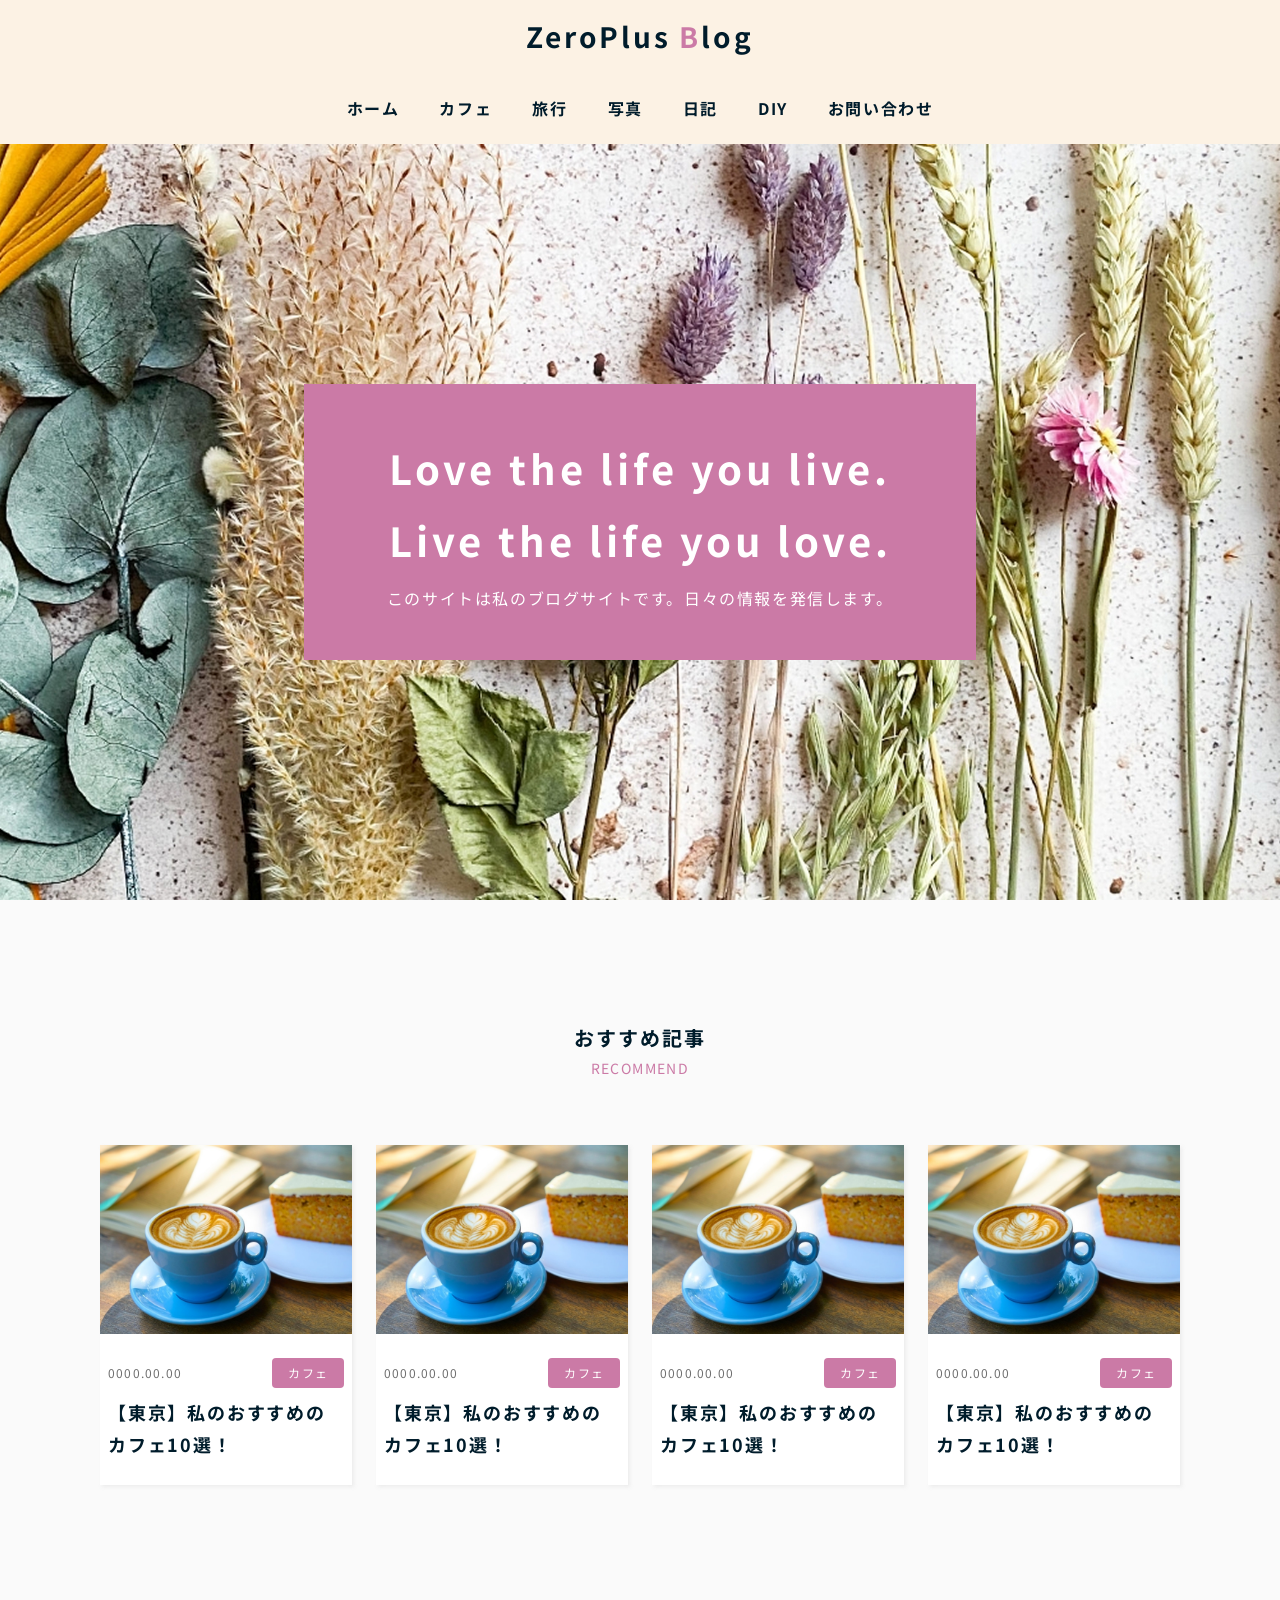
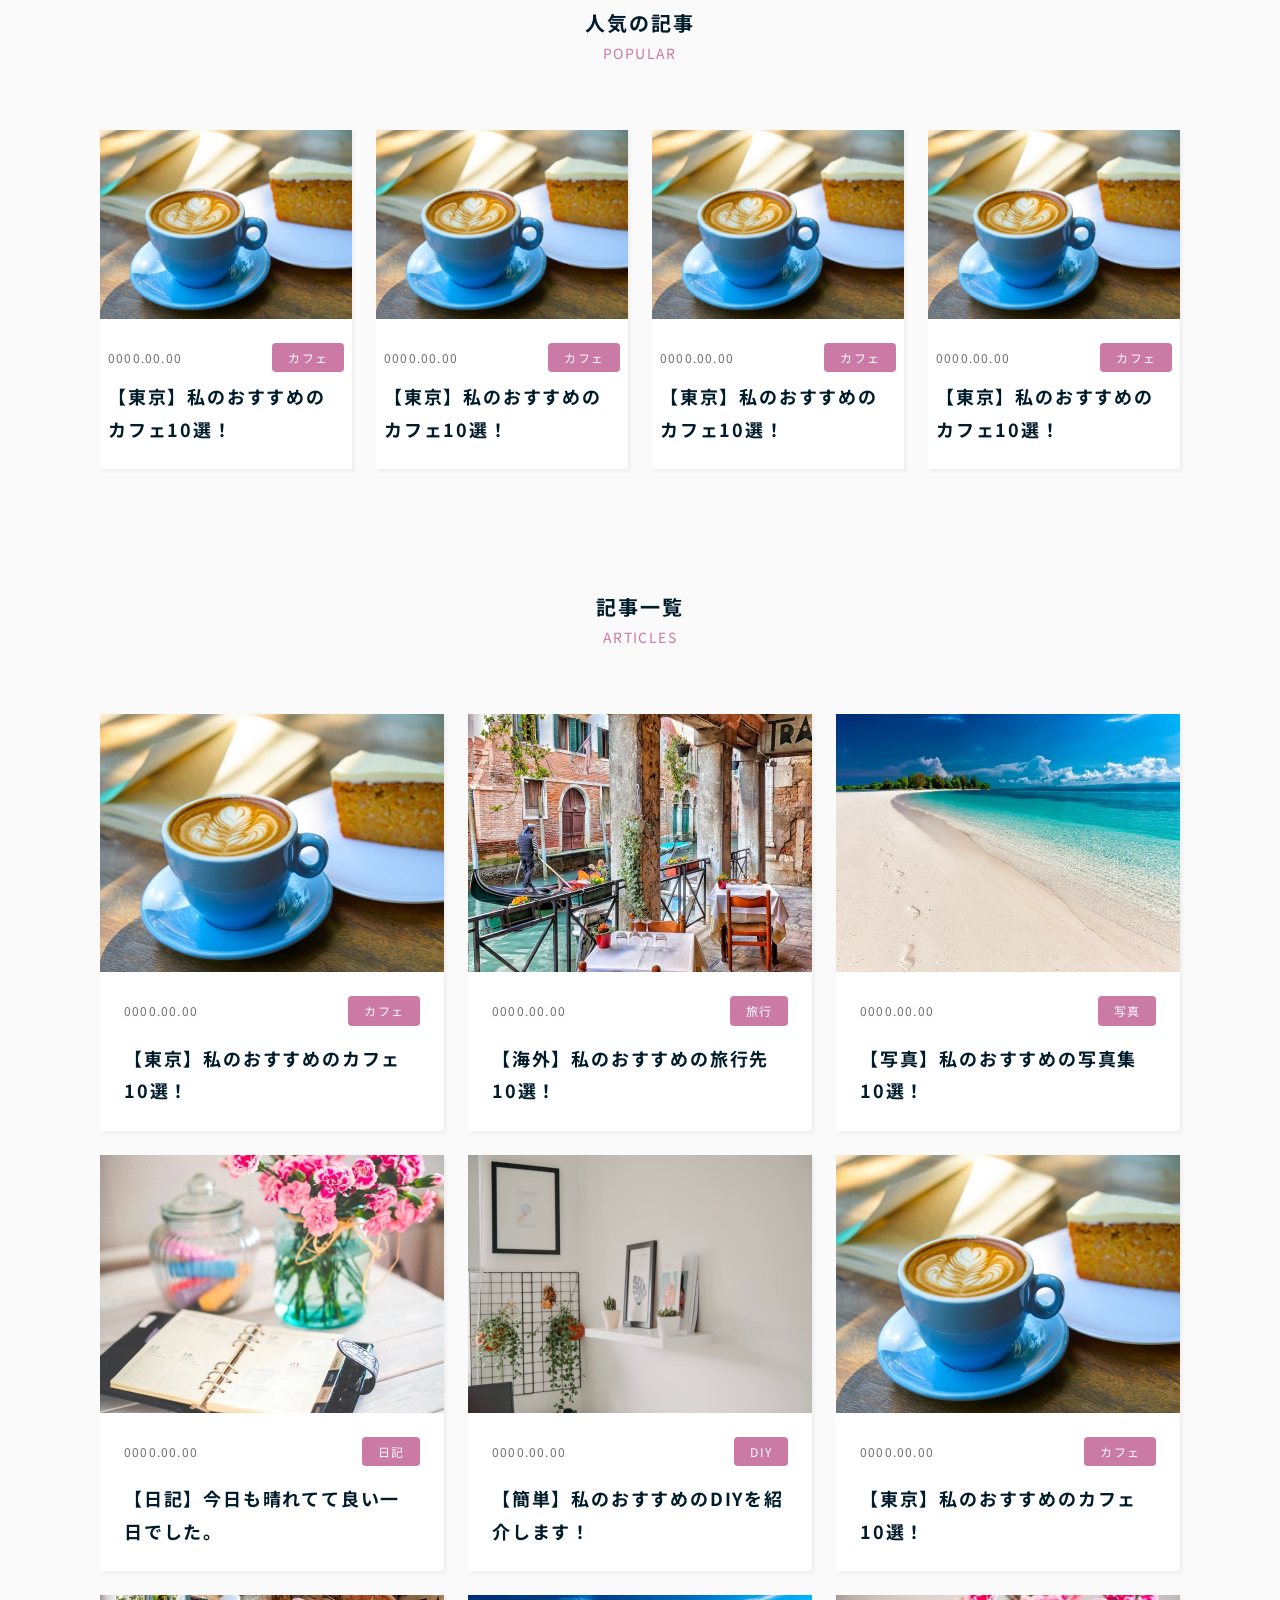
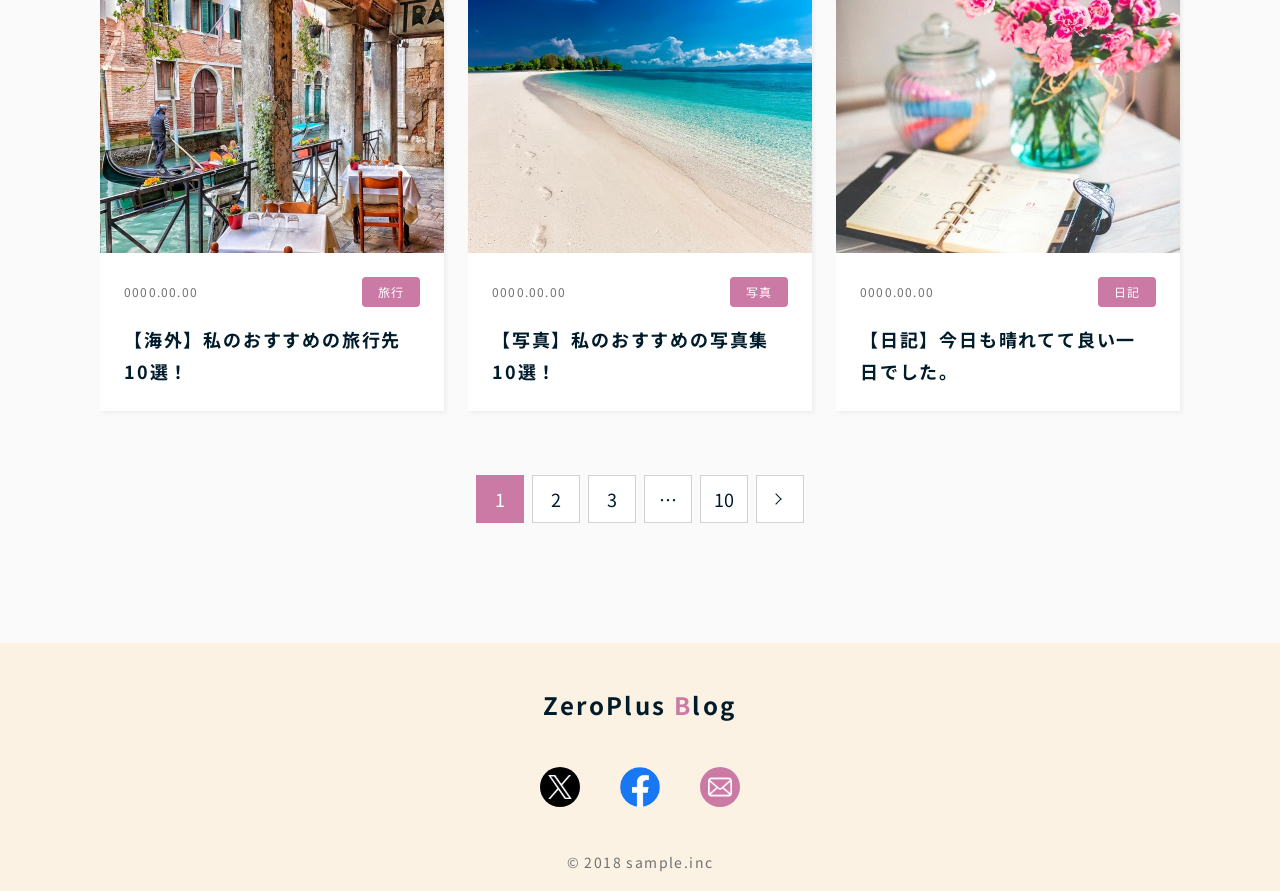
==== commit 2a863150: "5/12" ====
--- a/src/index.html
+++ b/src/index.html
@@ -9,6 +9,36 @@
       content="このサイトは私のブログサイトです。日々の情報を発信します。"
     />
     <meta name="format-detection" content="telephone=no" />
+
+    <!-- favicon/web-clip-icon -->
+    <link rel="icon" href="favicon.ico" type="image/ico" />
+    <link rel="icon" href="favicon.png" type="image/png" />
+    <link rel="icon" href="favicon.svg" type="image/svg+xml" />
+    <link rel="apple-touch-icon" href="webclip.png" />
+    <!-- ogp -->
+    <meta property="og:site_name" content="ZeroPlus Blog" />
+    <meta property="og:url" content="サイトのURL" />
+    <meta property="og:type" content="website" />
+    <meta property="og:title" content="ZeroPlus Blog" />
+    <meta
+      property="og:description"
+      content="このサイトは私のブログサイトです。日々の情報を発信します。"
+    />
+    <meta
+      property="og:image"
+      content="https://zero-plus.io/lesson/ogp/blog_homework_ogp.png"
+    />
+    <meta property="og:locale" content="ja_JP" />
+    <meta name="twitter:card" content="summary_large_image" />
+    <meta
+      name="twitter:description"
+      content="このサイトは私のブログサイトです。日々の情報を発信します。"
+    />
+    <meta
+      name="twitter:image:src"
+      content="https://zero-plus.io/lesson/ogp/blog_homework_ogp.png"
+    />
+
     <!-- google fonts -->
     <link rel="preconnect" href="https://fonts.googleapis.com" />
     <link rel="preconnect" href="https://fonts.gstatic.com" crossorigin />
--- a/src/css/style.css
+++ b/src/css/style.css
@@ -20,6 +20,12 @@
   margin-top: 80px;
 }
 
+@media screen and (min-width: 768px) {
+  .contents:not(:first-child) {
+    margin-top: 120px;
+  }
+}
+
 .contents-body {
   margin-top: 64px;
 }
@@ -46,6 +52,13 @@
   border-bottom: 2px solid #ffffff;
 }
 
+@media screen and (min-width: 768px) {
+  .header-logo {
+    font-size: 28px;
+    border-bottom: none;
+  }
+}
+
 .header-logo_link {
   height: 100%;
   display: flex;
@@ -61,6 +74,12 @@
   padding: 0 16px;
 }
 
+@media screen and (min-width: 1080px) {
+  .header-nav {
+    padding: 0;
+  }
+}
+
 .header-nav_list {
   height: 72px;
   display: flex;
@@ -72,11 +91,24 @@
   display: none;
 }
 
+@media screen and (min-width: 580px) {
+  /* 中間幅のナビアイテムのレイアウト崩れ防止のため */
+  .header-nav_list {
+    justify-content: center;
+  }
+}
+
 .header-nav_item {
   font-size: 14px;
   font-weight: bold;
   letter-spacing: 0.1em;
   white-space: nowrap;
+}
+
+@media screen and (min-width: 768px) {
+  .header-nav_item {
+    font-size: 16px;
+  }
 }
 
 .header-nav_item:not(:first-child) {
@@ -100,6 +132,12 @@
   justify-content: center;
   background: url('../img/img_kv_sm.jpg') center/cover;
   padding: 0 16px;
+}
+
+@media screen and (min-width: 768px) {
+  .top_kv {
+    background-image: url("../img/img_kv_lg.jpg");
+  }
 }
 
 .top_kv_copy-wrapper {
@@ -110,11 +148,23 @@
   background: #cb7aa6;
 }
 
+@media screen and (min-width: 768px) {
+  .top_kv_copy-wrapper {
+    padding: 48px 16px;
+  }
+}
+
 .top_kv_copy {
   color: #ffffff;
   font-size: 24px;
   font-weight: bold;
   letter-spacing: 0.1em;
+}
+
+@media screen and (min-width: 768px) {
+  .top_kv_copy {
+    font-size: 40px;
+  }
 }
 
 .top_kv_copy-jp {
@@ -125,8 +175,26 @@
   margin-top: 8px;
 }
 
+@media screen and (min-width: 768px) {
+  .top_kv_copy-jp {
+    font-size: 16px;
+  }
+}
+
+@media screen and (min-width: 768px) {
+  .top_kv_break {
+    display: none;
+  }
+}
+
 .top_main {
   padding: 80px 0;
+}
+
+@media screen and (min-width: 768px) {
+  .top_main {
+    padding: 120px 0;
+  }
 }
 
 .contents-title {
@@ -136,6 +204,12 @@
   letter-spacing: 0.1em;
   text-align: center;
   position: relative;
+}
+
+@media screen and (min-width: 768px) {
+  .contents-title {
+    font-size: 20px;
+  }
 }
 
 .contents-title::after {
@@ -149,6 +223,11 @@
   letter-spacing: 0.1em;
 }
 
+@media screen and (min-width: 768px) {
+  .contents-title::after {
+    font-size: 14px;
+  }
+}
 .contents-title.popular::after {
   content: 'POPULAR';
 }
@@ -178,6 +257,12 @@
   letter-spacing: 0.1em;
 }
 
+@media screen and (min-width: 768px) {
+  .post_meta-date {
+    font-size: 12px;
+  }
+}
+
 .post_meta-cat {
   color: #ffffff;
   font-size: 12px;
@@ -194,6 +279,12 @@
   margin-top: 16px;
 }
 
+@media screen and (min-width: 768px) {
+  .post_title__col-4 {
+    margin-top: 8px;
+  }
+}
+
 .posts {
   display: flex;
   flex-wrap: wrap;
@@ -203,8 +294,33 @@
   gap: 24px;
 }
 
+@media screen and (min-width: 768px) {
+  .posts__col-4 > .post {
+    width: calc((100% - 24px) / 2);
+  }
+}
+
+@media screen and (min-width: 1080px) {
+  .posts__col-4 > .post {
+    width: calc((100% - 72px) / 4);
+  }
+}
+
 .posts__col-3 {
   gap: 24px;
+}
+
+@media screen and (min-width: 768px) {
+  .posts__col-3 > .post {
+    width: calc((100% - 48px) / 3);
+  }
+}
+
+@media screen and (min-width: 768px) {
+  .post_txt__col-4 {
+    padding-right: 8px;
+    padding-left: 8px;
+  }
 }
 
 .pagination {
@@ -258,6 +374,12 @@
   text-align: center;
 }
 
+@media screen and (min-width: 768px) {
+  .cat_header_title {
+    font-size: 20px;
+  }
+}
+
 .cat_header_title:before {
   content: 'CATEGORY';
   display: block;
@@ -271,6 +393,12 @@
   padding: 80px 0;
 }
 
+@media screen and (min-width: 768px) {
+  .cat_main {
+    padding: 120px 0;
+  }
+}
+
 .cat_main_contents {
   margin-top: 64px;
 }
@@ -282,10 +410,30 @@
   margin-bottom: 80px;
 }
 
+@media screen and (min-width: 768px) {
+  .single_contents {
+    display: flex;
+    margin-top: 120px;
+    margin-bottom: 120px;
+  }
+}
+
+@media screen and (min-width: 768px) {
+  .single_main {
+    width: 70%;
+  }
+}
+
 .single_main_title {
   font-size: 24px;
   font-weight: bold;
   letter-spacing: 0.1em;
+}
+
+@media screen and (min-width: 1080px) {
+  .single_main_title {
+    font-size: 32px;
+  }
 }
 
 .single_main_meta {
@@ -325,6 +473,12 @@
   box-shadow: 2px 2px 4px rgba(170, 170, 170, 0.16);
 }
 
+@media screen and (min-width: 768px) {
+  .single_main_contents h2 {
+    font-size: 24px;
+  }
+}
+
 .single_main_contents h3 {
   font-size: 18px;
   font-weight: bold;
@@ -357,6 +511,14 @@
 
 .single_sidebar {
   margin-top: 120px;
+}
+
+@media screen and (min-width: 768px) {
+  .single_sidebar {
+    width: 30%;
+    margin-top: 0;
+    margin-left: 40px;
+  }
 }
 
 .single_sidebar_boxes {
@@ -441,16 +603,35 @@
   align-items: center;
 }
 
+@media screen and (min-width: 768px) {
+  .single_sidebar-recommend_link {
+    display: block;
+  }
+}
+
 .single_sidebar-recommend_thumb-wrapper {
   width: 120px;
   flex-shrink: 0;
 }
 
+@media screen and (min-width: 768px) {
+  .single_sidebar-recommend_thumb-wrapper {
+    width: 100%;
+  }
+}
+
 .single_sidebar-recommend_title {
   font-size: 12px;
   letter-spacing: 0.1em;
   padding: 8px 16px;
 }
+
+@media screen and (min-width: 768px) {
+  .single_sidebar-recommend_title {
+    padding: 16px;
+  }
+}
+
 
 /* ---------- footer ---------- */
 
